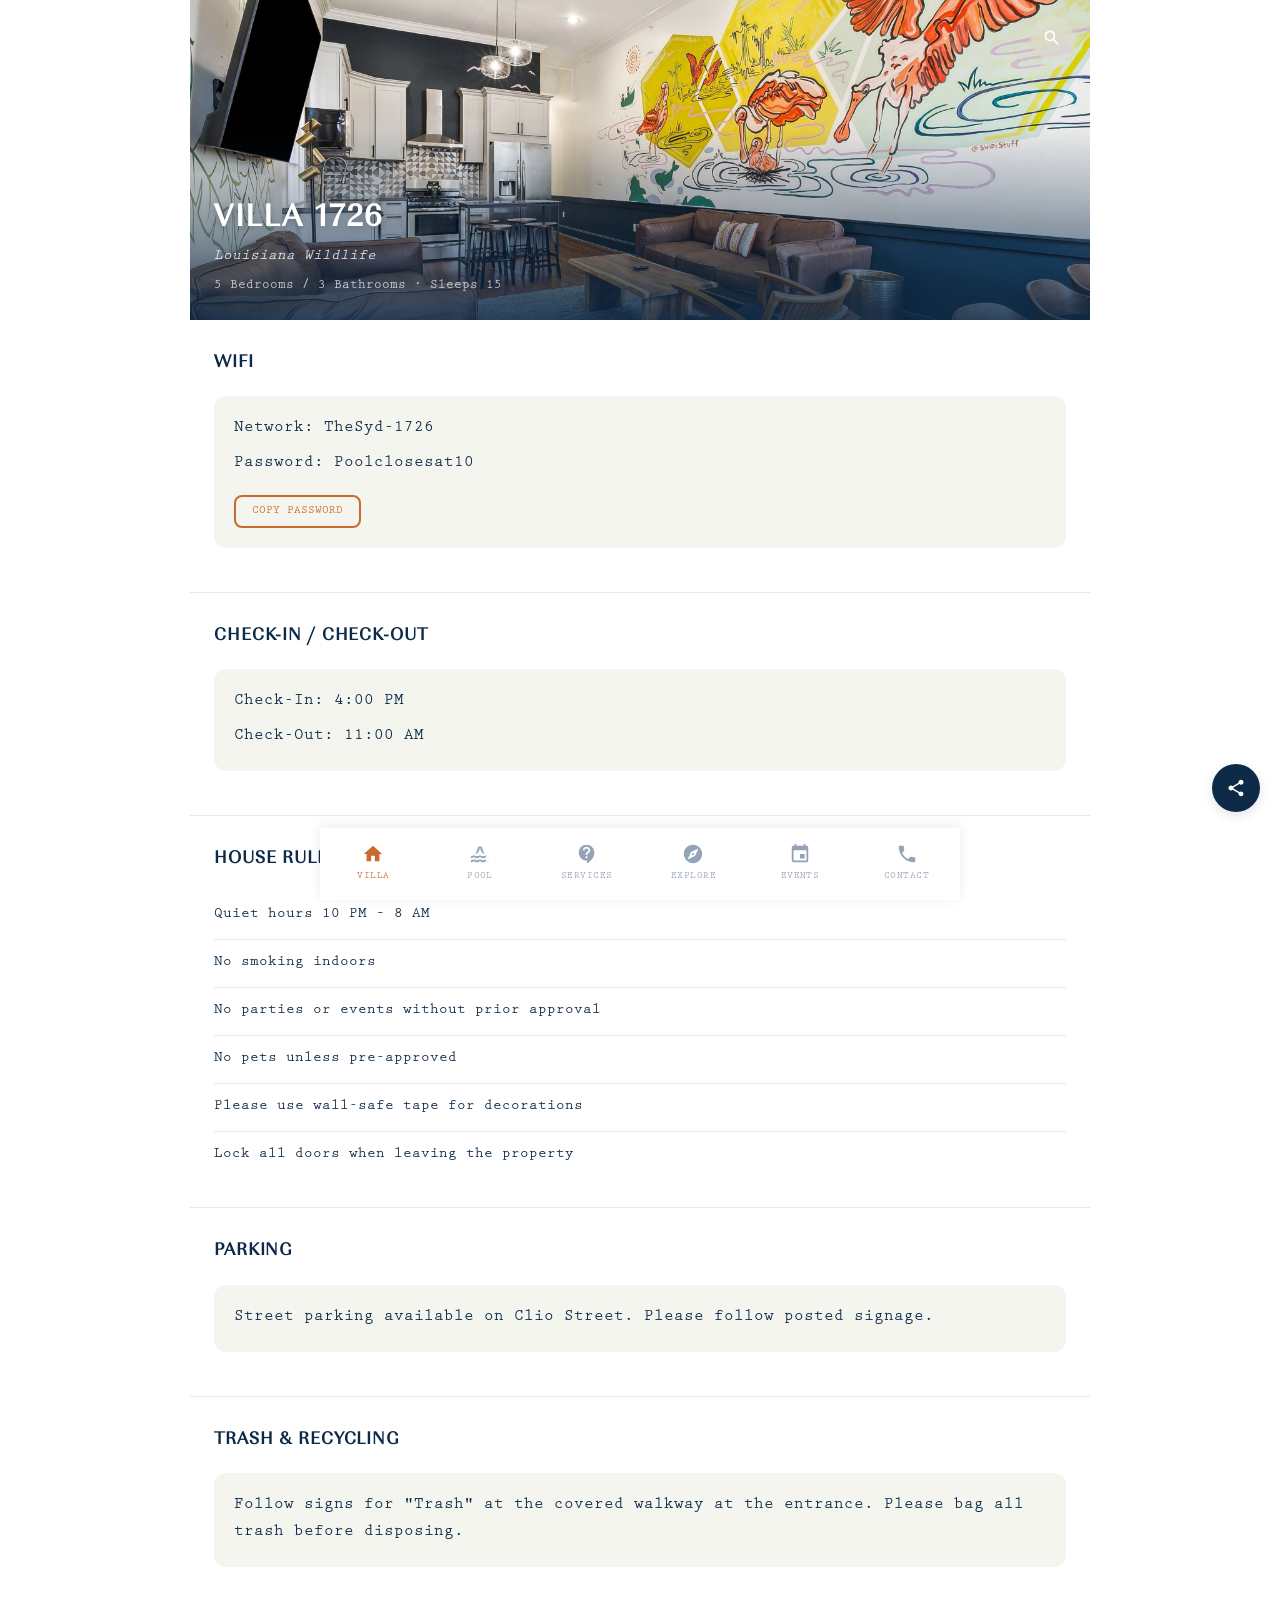
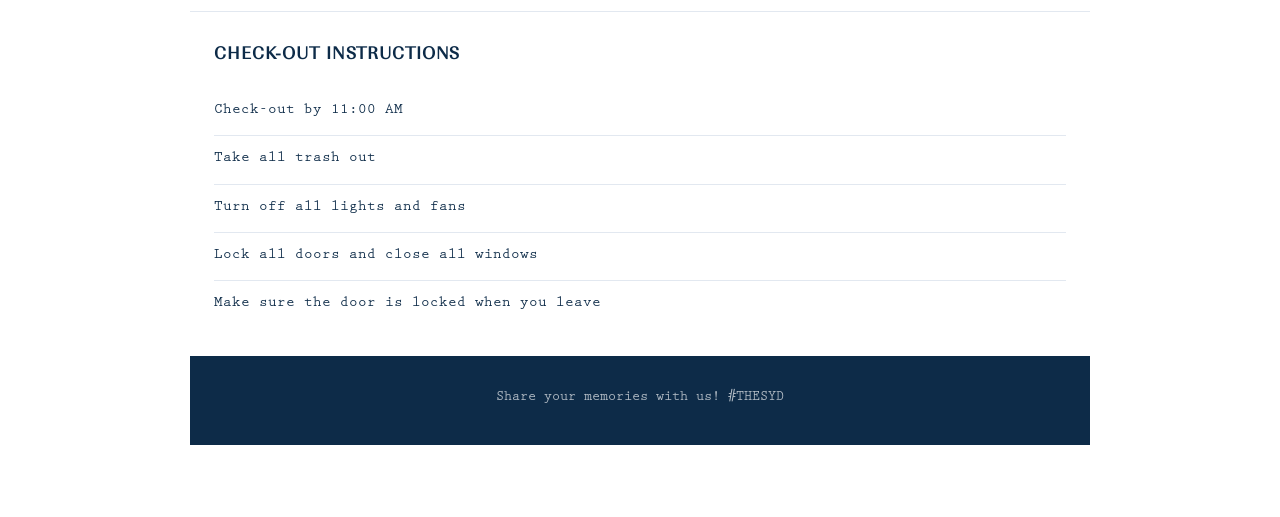
==== properties/villa-1726.html @ 4a3520e9 "Add Google Maps links to Rouses and Keife & Co Co-Authored-By: Claude Opus 4.6 <noreply@anthropic.co" ====
<!DOCTYPE html>
<html lang="en">
<head>
    <meta charset="UTF-8">
    <meta name="viewport" content="width=device-width, initial-scale=1.0, user-scalable=no">
    <meta name="theme-color" content="#0d2b48">
    <title>Villa 1726 - The Syd</title>
    <link rel="icon" type="image/svg+xml" href="../images/favicon.svg">
    <link rel="manifest" href="../manifest.json">
    <link rel="stylesheet" href="../css/style.css">
</head>
<body data-villa="villa-1726">
    <script src="../js/guest-info.js"></script>
    <div class="app-container">
        <div class="property-header" style="background-image: url('../images/header-villa-1726.jpg');">
            <button class="search-btn-header" aria-label="Search">
                <svg viewBox="0 0 24 24" xmlns="http://www.w3.org/2000/svg">
                    <path d="M15.5 14h-.79l-.28-.27a6.5 6.5 0 0 0 1.48-5.34c-.47-2.78-2.79-5-5.59-5.34a6.505 6.505 0 0 0-7.27 7.27c.34 2.8 2.56 5.12 5.34 5.59a6.5 6.5 0 0 0 5.34-1.48l.27.28v.79l4.25 4.25c.41.41 1.08.41 1.49 0 .41-.41.41-1.08 0-1.49L15.5 14zm-6 0C7.01 14 5 11.99 5 9.5S7.01 5 9.5 5 14 7.01 14 9.5 11.99 14 9.5 14z"/>
                </svg>
            </button>
            <div class="header-content">
                <h1>Villa 1726</h1>
                <p class="theme-subtitle">Louisiana Wildlife</p>
                <p class="page-subtitle">5 Bedrooms / 3 Bathrooms · Sleeps 15</p>
            </div>
        </div>

        <div class="search-overlay" id="searchOverlay">
            <div class="search-container">
                <input type="text" class="search-input" id="searchInput" placeholder="Search...">
                <button class="search-close" id="searchClose">&times;</button>
            </div>
            <div class="search-results" id="searchResults"></div>
        </div>

        <!-- Tab 1: Villa Info (loaded dynamically from properties-data.json) -->
        <div id="villa" class="tab-panel">
            <div id="villa-info-content">
                <section class="content-section">
                    <p>Loading villa information...</p>
                </section>
            </div>
        </div>

        <!-- Tab 2: Pool & Spa (rendered by app.js) -->
        <div id="pool" class="tab-panel">
            <div id="pool-content">
                <section class="content-section">
                    <p>Loading pool & spa information...</p>
                </section>
            </div>
        </div>

        <!-- Tab 3: Services (rendered by app.js) -->
        <div id="services" class="tab-panel">
            <div id="services-content">
                <section class="content-section">
                    <p>Loading services...</p>
                </section>
            </div>
        </div>

        <!-- Tab 4: Explore -->
        <div id="explore" class="tab-panel">
            <section class="content-section">
                <h2>Getting Around</h2>
                <div class="info-block">
                    <p><strong>Rideshare:</strong> Uber and Lyft are widely available in New Orleans.</p>
                    <p><strong>Streetcar:</strong> The St. Charles streetcar line runs along St. Charles Avenue — a scenic and affordable way to get Uptown or to the French Quarter.</p>
                    <p><strong>Biking:</strong> Blue Bikes are available at stations throughout the city.</p>
                </div>
            </section>
            <section class="content-section">
                <h2>Go Explore</h2>
                <p style="text-align: center; margin-bottom: 20px; color: var(--gray);">Nearby Spots to Check Out</p>
                <div class="accordion">
                    <div class="accordion-item">
                        <div class="accordion-header">
                            <span>Groceries</span>
                            <span class="accordion-arrow"><svg viewBox="0 0 24 24"><polyline points="6 9 12 15 18 9"/></svg></span>
                        </div>
                        <div class="accordion-content">
                            <p><strong><a href="https://maps.google.com/?q=Rouses+Market+Baronne+St+New+Orleans" target="_blank">Rouses</a></strong></p>
                            <p>Local supermarket chain. The closest CBD location is about 1/2 mile away on Baronne St.</p>
                            <br>
                            <p><strong><a href="https://maps.google.com/?q=Keife+and+Co+New+Orleans" target="_blank">Keife & Co</a></strong></p>
                            <p>5 minute walk to this boutique wine and spirits store.</p>
                            <br>
                            <p><strong><a href="https://gopuff.com/" target="_blank">GoPuff</a></strong></p>
                            <p>Super quick grocery delivery. Including alcohol, toiletries and more.</p>
                        </div>
                    </div>
                    <div class="accordion-item">
                        <div class="accordion-header">
                            <span>Breakfast</span>
                            <span class="accordion-arrow"><svg viewBox="0 0 24 24"><polyline points="6 9 12 15 18 9"/></svg></span>
                        </div>
                        <div class="accordion-content">
                            <p><strong><a href="https://maps.google.com/?q=French+Truck+Coffee+Magazine+St+New+Orleans" target="_blank">French Truck</a></strong></p>
                            <p>Local coffee shop chain nearby on Magazine Street. $</p>
                            <br>
                            <p><strong><a href="https://maps.google.com/?q=Mammoth+Espresso+New+Orleans" target="_blank">Mammoth Espresso</a></strong></p>
                            <p>Small coffee shop with all the essentials. 5 min walk. $</p>
                            <br>
                            <p><strong><a href="https://maps.google.com/?q=Bearcat+Cafe+New+Orleans" target="_blank">Bearcat CBD</a></strong></p>
                            <p>Best breakfast in the city. Usually packed so expect a 30 minute wait. $</p>
                            <br>
                            <p><strong><a href="https://maps.google.com/?q=Willa+Jean+New+Orleans" target="_blank">Willa Jean</a></strong></p>
                            <p>Retro chic cafe and bakery serving southern favorites.</p>
                        </div>
                    </div>
                    <div class="accordion-item">
                        <div class="accordion-header">
                            <span>Small Groups</span>
                            <span class="accordion-arrow"><svg viewBox="0 0 24 24"><polyline points="6 9 12 15 18 9"/></svg></span>
                        </div>
                        <div class="accordion-content">
                            <p><strong><a href="https://maps.google.com/?q=Mais+Arepas+New+Orleans" target="_blank">Mais Arepas</a></strong></p>
                            <p>Favorite for innovative Colombian cuisine and drinks. Just a few doors down. $</p>
                            <br>
                            <p><strong><a href="https://maps.google.com/?q=Seaworthy+New+Orleans" target="_blank">Seaworthy</a></strong></p>
                            <p>Contemporary seafood restaurant with an intimate atmosphere. $$</p>
                            <br>
                            <p><strong><a href="https://maps.google.com/?q=Avenue+Pub+New+Orleans" target="_blank">Avenue Pub</a></strong></p>
                            <p>Cool, casual bar with great drinks and food. $</p>
                        </div>
                    </div>
                    <div class="accordion-item">
                        <div class="accordion-header">
                            <span>Big Groups</span>
                            <span class="accordion-arrow"><svg viewBox="0 0 24 24"><polyline points="6 9 12 15 18 9"/></svg></span>
                        </div>
                        <div class="accordion-content">
                            <p><strong><a href="https://maps.google.com/?q=Central+City+BBQ+New+Orleans" target="_blank">Central City BBQ</a></strong></p>
                            <p>Classic central city barbeque joint with a large fulfilling menu. $</p>
                            <br>
                            <p><strong><a href="https://maps.google.com/?q=Barracuda+New+Orleans" target="_blank">Barracuda</a></strong></p>
                            <p>Outdoor garden taco spot with great drinks. About a 10 minute drive. $</p>
                            <br>
                            <p><strong><a href="https://maps.google.com/?q=Superior+Seafood+New+Orleans" target="_blank">Superior Seafood</a></strong></p>
                            <p>Best oyster happy hour in the city. 10 minute drive away. (4p-6:30p daily) - $1.25 oysters!</p>
                            <br>
                            <p><strong><a href="https://maps.google.com/?q=Domilises+Po+Boys+New+Orleans" target="_blank">Domilise's</a></strong></p>
                            <p>Good for to-go po-boy orders. 10 minute drive to this famous po-boy shop. $</p>
                        </div>
                    </div>
                    <div class="accordion-item">
                        <div class="accordion-header">
                            <span>Fun</span>
                            <span class="accordion-arrow"><svg viewBox="0 0 24 24"><polyline points="6 9 12 15 18 9"/></svg></span>
                        </div>
                        <div class="accordion-content">
                            <p><strong><a href="https://maps.google.com/?q=Ecology+Brewery+New+Orleans" target="_blank">Ecology</a></strong></p>
                            <p>New and nearby brewery with huge outdoor spaces and cool brews. 5 minute walk. $</p>
                            <br>
                            <p><strong><a href="https://maps.google.com/?q=The+Courtyard+Brewery+New+Orleans" target="_blank">The Courtyard Brewery</a></strong></p>
                            <p>Nice DIY brewery that's also only a 5 minute walk away. $</p>
                            <br>
                            <p><strong><a href="https://maps.google.com/?q=Hot+Tin+Pontchartrain+Hotel+New+Orleans" target="_blank">Hot Tin</a></strong></p>
                            <p>Rooftop bar atop the Pontchartrain Hotel with beautiful city views. $$</p>
                            <br>
                            <p><strong><a href="https://maps.google.com/?q=The+Rabbit+Hole+New+Orleans" target="_blank">The Rabbit Hole</a></strong></p>
                            <p>A sweet music venue with a funky outdoor courtyard. Rebirth Tuesday is our favorite weekday event. 5 minute walk. $</p>
                        </div>
                    </div>
                </div>
            </section>
            <section class="content-section">
                <h2>Neighborhood Itineraries</h2>
                <div class="accordion">
                    <div class="accordion-item">
                        <div class="accordion-header">
                            <span>Uptown / Garden District</span>
                            <span class="accordion-arrow"><svg viewBox="0 0 24 24"><polyline points="6 9 12 15 18 9"/></svg></span>
                        </div>
                        <div class="accordion-content">
                            <p><strong><u>Thursday Night</u></strong></p>
                            <p>Late dinner at Osteria Lupo (upscale) or Pizza Domenica (mid-priced). After dinner, walk to Le Bon Temps Roule to catch Soul Rebel's weekly concert (tickets are $20 at the door, Thursday nights only starting around 11 pm). After the concert, walk to Ms. Mae's or Brothers Three, both classic New Orleans 24-hour dive bars.</p>
                            <p><strong><u>Friday Day</u></strong></p>
                            <p>Brunch at Atchafalaya. Then stroll along Magazine Street for shopping and wander around the Garden District (between Magazine St and St. Charles Ave) to check out some amazing homes. Stop at The Bulldog for a drink outside or for something fancier, head to The Chloe or The Columns. (You can do this itinerary in reverse, starting with brunch at The Columns).</p>
                            <p><strong><u>Friday Night</u></strong></p>
                            <p>Head to Superior Seafood for one of the best happy hours in the city: $1.25 oysters and drink specials (4pm-6:30pm everyday). You can either stay for dinner or continue on to New Orleans' most famous restaurant: Commander's Palace. Then head to Tchoup Yard or Miel, two large outdoor bars off Tchoupitoulas St.</p>
                            <p><strong><u>Magazine / Audubon Park</u></strong></p>
                            <p>Check out the Audubon Zoo. It's a fun and pretty Zoo - it's a nice way to spend a couple of hours. There's also a large section dedicated to native animals. After the Zoo, drive or walk to the levee (labeled Audubon Riverview Park on Google Maps), a park along the Mississippi River that's popular with locals and Tulane students. Or, if you're hungry, walk 15 minutes (or drive) to either Picnic Provisions (casual) or Saba (fantastic sit-down restaurant). From there, continue walking down Magazine Street - there are shops, restaurants, and bars all the way to the French Quarter.</p>
                        </div>
                    </div>
                    <div class="accordion-item">
                        <div class="accordion-header">
                            <span>CBD / Warehouse District</span>
                            <span class="accordion-arrow"><svg viewBox="0 0 24 24"><polyline points="6 9 12 15 18 9"/></svg></span>
                        </div>
                        <div class="accordion-content">
                            <p><strong><u>Friday Night</u></strong></p>
                            <p>Start with a pre-dinner drink at Elysian Bar. Walk to dinner at N7 for great outdoor dining (they offer a prix fixe for parties of 10+). Finish the night at Bud Rips or Anna's - both are fun dive bars.</p>
                            <p><strong><u>Saturday Day</u></strong></p>
                            <p>Start with brunch at Paladar 511 or Country Club, a restaurant, bar, and pool that has a Drag Brunch (must make reservations months in advance for the brunch). Then walk to Studio Be (opens at 2 PM, make a reservation before) to check out some art. Walk to Parleaux Brewery, which has a nice (large) outdoor area. Then make your way to Bacchanal, a backyard venue where you can order bottles of wine and watch live music.</p>
                            <p><strong><u>Saturday Night</u></strong></p>
                            <p>Dinner at Acamaya. Then walk to R Bar for a few drinks before making your way to Frenchmen Street, where you can catch live music. Most of the venues are similar so pick the venue based on the band playing. If you're still unsure, The Spotted Cat, DBA, Blue Nile, and Maison are all good options. You can walk to the French Quarter from here - if you do, stop at Lafitte's on the way.</p>
                        </div>
                    </div>
                    <div class="accordion-item">
                        <div class="accordion-header">
                            <span>French Quarter</span>
                            <span class="accordion-arrow"><svg viewBox="0 0 24 24"><polyline points="6 9 12 15 18 9"/></svg></span>
                        </div>
                        <div class="accordion-content">
                            <p><strong><u>Friday Night (Classic FQ Night)</u></strong></p>
                            <p>Pre-dinner drink at Arnaud's French 75. Dinner at Galatoire's (jackets required) or Antoine's. After dinner, head to Pat O's which has a great outdoor area and piano bar inside (it's in the back across from the bathrooms). Then walk to Caesar's Casino for gambling.</p>
                            <p><strong><u>Saturday Day</u></strong></p>
                            <p>Enjoy coffee and beignets at Cafe Beignet before brunch at Brennan's. Then walk around the French Quarter, making sure to check out the galleries and shops on Royal Street and Jackson Square.</p>
                            <p><strong><u>Saturday Night (Contemporary FQ Night)</u></strong></p>
                            <p>Dinner at Cane and Table. Then walk to The Will and the Way, a new bar that's popular that has a nice courtyard. Finish at Chart Room, a classic French Quarter dive bar.</p>
                        </div>
                    </div>
                    <div class="accordion-item">
                        <div class="accordion-header">
                            <span>The Bywater / Marigny</span>
                            <span class="accordion-arrow"><svg viewBox="0 0 24 24"><polyline points="6 9 12 15 18 9"/></svg></span>
                        </div>
                        <div class="accordion-content">
                            <p><strong><u>Friday Night</u></strong></p>
                            <p>Start with a pre-dinner drink at Elysian Bar. Walk to dinner at N7 for great outdoor dining (they offer a prix fixe for parties of 10+). Finish the night at Bud Rips or Anna's - both are fun dive bars.</p>
                            <p><strong><u>Saturday Day</u></strong></p>
                            <p>Start with brunch at Paladar 511 or Country Club, a restaurant, bar, and pool that has a Drag Brunch (must make reservations months in advance for the brunch). Then walk to Studio Be (opens at 2 PM, make a reservation before) to check out some art. Walk to Parleaux Brewery, which has a nice (large) outdoor area. Then make your way to Bacchanal, a backyard venue where you can order bottles of wine and watch live music.</p>
                            <p><strong><u>Saturday Night</u></strong></p>
                            <p>Dinner at Acamaya. Then walk to R Bar for a few drinks before making your way to Frenchmen Street, where you can catch live music. Most of the venues are similar so pick the venue based on the band playing. If you're still unsure, The Spotted Cat, DBA, Blue Nile, and Maison are all good options. You can walk to the French Quarter from here - if you do, stop at Lafitte's on the way.</p>
                        </div>
                    </div>
                    <div class="accordion-item">
                        <div class="accordion-header">
                            <span>Mid-City / City Park</span>
                            <span class="accordion-arrow"><svg viewBox="0 0 24 24"><polyline points="6 9 12 15 18 9"/></svg></span>
                        </div>
                        <div class="accordion-content">
                            <p><strong><u>Saturday Day</u></strong></p>
                            <p>Start with breakfast at Cafe du Monde in City Park (beignets and coffee). After breakfast, walk across the bayou to check out some of the oldest live oak trees in the city. Then walk to the New Orleans Art Museum or Sculpture Garden (adults) or Storyland/Children's Museum/City Putt (kids).</p>
                            <p>For lunch, head to Parkway Tavern, which has some of the best po-boys in the city. If you're in the mood for a lighter lunch, Mediterranean restaurant 1000 Figs is a NOLA lunch favorite.</p>
                            <p><strong><u>Saturday Night</u></strong></p>
                            <p>Order pre-dinner drinks at Bayou Beer and Wine Garden, a large outdoor courtyard bar with small bites, and a large drink menu. Once you build your appetite, enjoy dinner at Addis NOLA for great Ethiopian fare. If you're in the mood for music, The Broadside and Banks Street Bar have events happening nearly every day.</p>
                        </div>
                    </div>
                </div>
            </section>
        </div>

        <!-- Tab 5: Events -->
        <div id="events" class="tab-panel">
            <section class="content-section">
                <h2>Events</h2>
                <div class="events-widget">
                    <div class="events-header">
                        <h3>What's Happening in NOLA</h3>
                        <a href="https://www.wwoz.org/calendar/livewire-music" target="_blank" class="wwoz-link">WWOZ Livewire</a>
                    </div>
                    <div id="home-events"></div>
                </div>
            </section>
        </div>

        <!-- Tab 6: Contact -->
        <div id="contact" class="tab-panel">
            <section class="content-section">
                <h2>Need Help?</h2>
                <div class="info-block">
                    <p>For questions or issues during your stay, please reach out through your booking platform or email us.</p>
                    <a href="mailto:hello@thesyd.com" class="btn">Email hello@thesyd.com</a>
                </div>
            </section>
            <section class="content-section">
                <h2>Emergency</h2>
                <div class="info-block">
                    <p>For life-threatening emergencies, call 911.</p>
                    <a href="tel:911" class="btn btn-emergency">Call 911</a>
                </div>
            </section>
            <section class="content-section">
                <h2>Property Address</h2>
                <div class="info-block">
                    <p><strong>Villa 1726</strong></p>
                    <p>1730 Clio Street</p>
                    <p>New Orleans, LA 70113</p>
                </div>
            </section>
            <section class="content-section">
                <h2>First Aid</h2>
                <div class="info-block">
                    <p><strong>First Aid Kit:</strong> Located under the kitchen sink.</p>
                </div>
            </section>
        </div>

        <div class="app-footer">
            <p style="font-size: 0.85rem; opacity: 0.7;">Share your memories with us! <strong>#THESYD</strong></p>
        </div>
    </div>

    <nav class="bottom-nav">
        <a href="#" data-tab="villa" class="bottom-nav-item active">
            <svg viewBox="0 0 24 24" xmlns="http://www.w3.org/2000/svg"><path d="M10 20v-6h4v6h5v-8h3L12 3 2 12h3v8z"/></svg>
            <span>Villa</span>
        </a>
        <a href="#" data-tab="pool" class="bottom-nav-item">
            <svg viewBox="0 0 24 24" xmlns="http://www.w3.org/2000/svg"><path d="M22 21c-1.11 0-1.73-.37-2.18-.64-.37-.22-.6-.36-1.15-.36-.56 0-.78.13-1.15.36-.46.27-1.07.64-2.18.64s-1.73-.37-2.18-.64c-.37-.22-.6-.36-1.15-.36-.56 0-.78.13-1.15.36-.46.27-1.07.64-2.18.64s-1.73-.37-2.18-.64c-.37-.22-.6-.36-1.15-.36-.56 0-.78.13-1.15.36-.46.27-1.07.64-2.18.64v-2c.56 0 .78-.13 1.15-.36.46-.27 1.07-.64 2.18-.64s1.73.37 2.18.64c.37.22.6.36 1.15.36.56 0 .78-.13 1.15-.36.46-.27 1.07-.64 2.18-.64s1.73.37 2.18.64c.37.22.6.36 1.15.36.56 0 .78-.13 1.15-.36.46-.27 1.07-.64 2.18-.64v2zm0-4.5c-1.11 0-1.73-.37-2.18-.64-.37-.22-.6-.36-1.15-.36-.56 0-.78.13-1.15.36-.46.27-1.07.64-2.18.64s-1.73-.37-2.18-.64c-.37-.22-.6-.36-1.15-.36-.56 0-.78.13-1.15.36-.46.27-1.07.64-2.18.64s-1.73-.37-2.18-.64c-.37-.22-.6-.36-1.15-.36-.56 0-.78.13-1.15.36-.46.27-1.07.64-2.18.64v-2c.56 0 .78-.13 1.15-.36.46-.27 1.07-.64 2.18-.64s1.73.37 2.18.64c.37.22.6.36 1.15.36.56 0 .78-.13 1.15-.36.46-.27 1.07-.64 2.18-.64s1.73.37 2.18.64c.37.22.6.36 1.15.36.56 0 .78-.13 1.15-.36.46-.27 1.07-.64 2.18-.64v2zM8.67 12l.67-2h5.33l.67 2h1.33L14 4h-4l-2.67 8H8.67zM12 4.8L13.5 10h-3L12 4.8z"/></svg>
            <span>Pool</span>
        </a>
        <a href="#" data-tab="services" class="bottom-nav-item">
            <svg viewBox="0 0 24 24" xmlns="http://www.w3.org/2000/svg"><path d="M11.5 2C6.81 2 3 5.81 3 10.5S6.81 19 11.5 19h.5v3c4.86-2.34 8-7 8-11.5C20 5.81 16.19 2 11.5 2zm1 14.5h-2v-2h2v2zm0-3.5h-2c0-3.25 3-3 3-5 0-1.1-.9-2-2-2s-2 .9-2 2h-2c0-2.21 1.79-4 4-4s4 1.79 4 4c0 2.5-3 2.75-3 5z"/></svg>
            <span>Services</span>
        </a>
        <a href="#" data-tab="explore" class="bottom-nav-item">
            <svg viewBox="0 0 24 24" xmlns="http://www.w3.org/2000/svg"><path d="M12 10.9c-.61 0-1.1.49-1.1 1.1s.49 1.1 1.1 1.1c.61 0 1.1-.49 1.1-1.1s-.49-1.1-1.1-1.1zM12 2C6.48 2 2 6.48 2 12s4.48 10 10 10 10-4.48 10-10S17.52 2 12 2zm2.19 12.19L6 18l3.81-8.19L18 6l-3.81 8.19z"/></svg>
            <span>Explore</span>
        </a>
        <a href="#" data-tab="events" class="bottom-nav-item">
            <svg viewBox="0 0 24 24" xmlns="http://www.w3.org/2000/svg"><path d="M17 12h-5v5h5v-5zM16 1v2H8V1H6v2H5c-1.11 0-1.99.9-1.99 2L3 19c0 1.1.89 2 2 2h14c1.1 0 2-.9 2-2V5c0-1.1-.9-2-2-2h-1V1h-2zm3 18H5V8h14v11z"/></svg>
            <span>Events</span>
        </a>
        <a href="#" data-tab="contact" class="bottom-nav-item">
            <svg viewBox="0 0 24 24" xmlns="http://www.w3.org/2000/svg"><path d="M6.62 10.79c1.44 2.83 3.76 5.14 6.59 6.59l2.2-2.2c.27-.27.67-.36 1.02-.24 1.12.37 2.33.57 3.57.57.55 0 1 .45 1 1V20c0 .55-.45 1-1 1-9.39 0-17-7.61-17-17 0-.55.45-1 1-1h3.5c.55 0 1 .45 1 1 0 1.25.2 2.45.57 3.57.11.35.03.74-.25 1.02l-2.2 2.2z"/></svg>
            <span>Contact</span>
        </a>
    </nav>

    <button class="share-btn" aria-label="Share link">
        <svg viewBox="0 0 24 24" xmlns="http://www.w3.org/2000/svg">
            <path d="M18 16.08c-.76 0-1.44.3-1.96.77L8.91 12.7c.05-.23.09-.46.09-.7s-.04-.47-.09-.7l7.05-4.11c.54.5 1.25.81 2.04.81 1.66 0 3-1.34 3-3s-1.34-3-3-3-3 1.34-3 3c0 .24.04.47.09.7L8.04 9.81C7.5 9.31 6.79 9 6 9c-1.66 0-3 1.34-3 3s1.34 3 3 3c.79 0 1.5-.31 2.04-.81l7.12 4.16c-.05.21-.08.43-.08.65 0 1.61 1.31 2.92 2.92 2.92s2.92-1.31 2.92-2.92-1.31-2.92-2.92-2.92z"/>
        </svg>
    </button>
    <div class="share-toast">Link copied!</div>

    <script src="../js/tabs.js"></script>
    <script src="../js/accordion.js"></script>
    <script src="../js/share.js"></script>
    <script src="../js/search.js"></script>
    <script src="../js/events.js"></script>
    <script src="../js/app.js"></script>
</body>
</html>
---- css/style.css ----
/* Fonts */
@import url('https://fonts.googleapis.com/css2?family=Open+Sans:wght@400;600;700&display=swap');

@font-face {
    font-family: 'Prestige';
    src: url('../fonts/PrestigeEliteStd-Bd.otf') format('opentype');
    font-weight: bold;
    font-style: normal;
}

@font-face {
    font-family: 'Imperial';
    src: url('../fonts/URWImperialW01-Regular.ttf') format('truetype');
    font-weight: normal;
    font-style: normal;
}

/* Reset & Base */
* {
    margin: 0;
    padding: 0;
    box-sizing: border-box;
}

:root {
    --primary: #0d2b48;
    --primary-light: #1a5276;
    --accent: #c96b2e;
    --accent-light: #e8944d;
    --white: #ffffff;
    --light: #f5f5f0;
    --gray: #94a3b8;
    --text: #1a1a2e;
    --divider: #e2e8f0;
    --radius: 12px;
    --radius-sm: 8px;
    --shadow: 0 1px 3px rgba(0,0,0,0.08);
    --shadow-md: 0 4px 12px rgba(0,0,0,0.1);
    --shadow-lg: 0 8px 24px rgba(0,0,0,0.12);
    --bottom-nav-height: 72px;
}

html, body {
    background: var(--white);
    min-height: 100vh;
}

body {
    font-family: 'Prestige', 'Open Sans', -apple-system, BlinkMacSystemFont, sans-serif;
    color: var(--primary);
    line-height: 1.6;
    -webkit-font-smoothing: antialiased;
    padding-bottom: var(--bottom-nav-height);
}

/* Main Container */
.app-container {
    min-height: 100vh;
}

/* ================================
   LANDING PAGE
   ================================ */

/* Hero (landing page) */
.hero {
    padding: 48px 24px 32px;
    text-align: center;
    background: var(--primary);
    color: var(--white);
}

.hero h1 {
    font-family: 'Imperial', 'Space Mono', monospace;
    font-size: 0.85rem;
    font-weight: normal;
    text-transform: uppercase;
    letter-spacing: 0.2em;
    margin-bottom: 12px;
    opacity: 0.8;
}

.hero-logo {
    max-width: 220px;
    height: auto;
    margin: 8px 0;
    filter: brightness(0) invert(1);
}

.hero .tagline {
    font-size: 0.85rem;
    opacity: 0.7;
    margin-top: 8px;
}

/* Section Header */
.section-header {
    padding: 20px 24px;
    text-align: center;
    background: var(--light);
}

.section-header h2 {
    font-family: 'Imperial', 'Space Mono', monospace;
    font-size: 0.9rem;
    font-weight: 400;
    letter-spacing: 0.1em;
    text-transform: uppercase;
    color: var(--gray);
    margin: 0;
}

/* Villa Cards (landing page) */
.villa-cards {
    display: grid;
    grid-template-columns: repeat(2, 1fr);
    gap: 16px;
    padding: 20px;
    background: var(--light);
}

.villa-card {
    padding: 28px 20px;
    text-align: center;
    text-decoration: none;
    color: var(--primary);
    background: var(--white);
    border-radius: var(--radius);
    box-shadow: var(--shadow);
    transition: transform 0.2s ease, box-shadow 0.2s ease;
}

.villa-card:hover {
    transform: translateY(-2px);
    box-shadow: var(--shadow-md);
}

.villa-card .villa-name {
    font-family: 'Imperial', 'Space Mono', monospace;
    font-size: 1rem;
    font-weight: bold;
    text-transform: uppercase;
    letter-spacing: 0.05em;
    display: block;
    margin-bottom: 6px;
}

.villa-card .villa-theme {
    font-size: 0.75rem;
    color: var(--accent);
    display: block;
    margin-bottom: 10px;
    font-style: italic;
}

.villa-card .villa-specs {
    font-size: 0.7rem;
    color: var(--gray);
    display: block;
}

/* Footer */
.app-footer {
    padding: 32px 24px;
    text-align: center;
    background: var(--primary);
    color: var(--white);
}

.app-footer p {
    font-size: 0.8rem;
    opacity: 0.7;
    margin-bottom: 4px;
}

.app-footer a {
    color: var(--white);
    opacity: 0.8;
}

.app-footer img {
    width: 50px;
    height: auto;
    margin-top: 12px;
}

/* ================================
   PROPERTY PAGES
   ================================ */

/* Hero Header */
.property-header {
    position: relative;
    height: 320px;
    overflow: hidden;
    background-color: var(--primary);
    background-size: cover;
    background-position: center;
}

.property-header::after {
    content: '';
    position: absolute;
    bottom: 0;
    left: 0;
    right: 0;
    height: 60%;
    background: linear-gradient(to top, rgba(13, 43, 72, 0.85) 0%, rgba(13, 43, 72, 0.3) 60%, transparent 100%);
}

.header-content {
    position: absolute;
    bottom: 0;
    left: 0;
    right: 0;
    padding: 24px;
    z-index: 2;
    color: var(--white);
}

.header-content h1 {
    font-family: 'Imperial', 'Space Mono', monospace;
    font-size: 2rem;
    font-weight: bold;
    text-transform: uppercase;
    letter-spacing: 0.05em;
    margin-bottom: 4px;
    text-shadow: 0 2px 8px rgba(0,0,0,0.3);
}

.header-content .theme-subtitle {
    font-size: 0.9rem;
    opacity: 0.85;
    font-style: italic;
    margin-bottom: 6px;
}

.page-subtitle {
    font-size: 0.8rem;
    opacity: 0.75;
}

/* ================================
   BOTTOM NAVIGATION
   ================================ */
.bottom-nav {
    position: fixed;
    bottom: 0;
    left: 0;
    right: 0;
    height: var(--bottom-nav-height);
    background: var(--white);
    display: flex;
    justify-content: space-around;
    align-items: center;
    box-shadow: 0 -2px 12px rgba(0,0,0,0.08);
    z-index: 100;
    padding-bottom: env(safe-area-inset-bottom);
}

.bottom-nav-item {
    display: flex;
    flex-direction: column;
    align-items: center;
    justify-content: center;
    text-decoration: none;
    color: var(--gray);
    font-size: 0.6rem;
    font-family: 'Prestige', 'Open Sans', sans-serif;
    text-transform: uppercase;
    letter-spacing: 0.05em;
    padding: 8px 4px;
    flex: 1;
    transition: color 0.2s ease;
}

.bottom-nav-item svg {
    width: 22px;
    height: 22px;
    margin-bottom: 4px;
    fill: currentColor;
}

.bottom-nav-item.active {
    color: var(--accent);
}

.bottom-nav-item:active {
    opacity: 0.7;
}

/* ================================
   TAB PANELS
   ================================ */
.tab-panel {
    display: none;
}

.tab-panel.active {
    display: block;
}

/* ================================
   CONTENT SECTIONS
   ================================ */
.content-section {
    padding: 28px 24px;
}

.content-section + .content-section {
    border-top: 1px solid var(--divider);
}

.content-section p {
    line-height: 1.7;
}

.content-section h2 {
    font-family: 'Imperial', 'Space Mono', monospace;
    font-size: 1.1rem;
    font-weight: bold;
    text-transform: uppercase;
    letter-spacing: 0.05em;
    margin-bottom: 20px;
    color: var(--primary);
}

.content-section ul {
    list-style: none;
    margin-top: 12px;
}

.content-section li {
    padding: 12px 0;
    border-bottom: 1px solid var(--divider);
    line-height: 1.6;
    font-size: 0.9rem;
}

.content-section li:last-child {
    border-bottom: none;
}

/* Info Block — soft card style */
.info-block {
    margin-bottom: 16px;
    padding: 20px;
    background: var(--light);
    border-radius: var(--radius);
}

.info-block p {
    margin-bottom: 8px;
}

.info-block p:last-child {
    margin-bottom: 0;
}

.info-block.highlight {
    background: var(--primary);
    color: var(--white);
}

.info-block.warning {
    background: var(--primary);
    color: var(--white);
    text-align: center;
    border-radius: var(--radius);
}

/* ================================
   BUTTONS
   ================================ */
.btn {
    display: inline-block;
    padding: 14px 28px;
    font-family: 'Prestige', 'Open Sans', sans-serif;
    font-size: 0.75rem;
    font-weight: bold;
    text-transform: uppercase;
    letter-spacing: 0.05em;
    text-decoration: none;
    border: none;
    border-radius: var(--radius-sm);
    background: var(--accent);
    color: var(--white);
    cursor: pointer;
    transition: all 0.2s ease;
}

.btn:hover {
    background: var(--accent-light);
    transform: translateY(-1px);
    box-shadow: var(--shadow-md);
}

.content-section .btn {
    display: block;
    margin-bottom: 12px;
    text-align: center;
}

.content-section .btn:last-child {
    margin-bottom: 0;
}

.btn-emergency {
    background: #dc2626;
    color: var(--white);
}

.btn-emergency:hover {
    background: #b91c1c;
    color: var(--white);
}

/* Copy Button */
.copy-btn {
    display: inline-block;
    padding: 8px 16px;
    font-family: 'Prestige', 'Open Sans', sans-serif;
    font-size: 0.7rem;
    font-weight: bold;
    text-transform: uppercase;
    border: 2px solid var(--accent);
    border-radius: var(--radius-sm);
    background: transparent;
    color: var(--accent);
    cursor: pointer;
    transition: all 0.2s ease;
    margin-top: 8px;
}

.copy-btn:hover {
    background: var(--accent);
    color: var(--white);
}

.copy-btn.copied {
    background: var(--accent);
    color: var(--white);
}

/* ================================
   LISTS
   ================================ */
ul {
    list-style: none;
}

li {
    padding: 12px 0;
    border-bottom: 1px solid var(--divider);
}

li:last-child {
    border-bottom: none;
}

/* ================================
   LINKS
   ================================ */
a {
    color: var(--accent);
}

/* ================================
   ACCORDION
   ================================ */
.accordion {
    border: none;
}

.accordion-item {
    border: 1px solid var(--divider);
    border-bottom: none;
    position: relative;
}

.accordion-item:last-child {
    border-bottom: 1px solid var(--divider);
}

.accordion-item::before {
    content: '';
    position: absolute;
    left: 0;
    top: 0;
    bottom: 0;
    width: 3px;
    background: var(--divider);
}

.accordion-item.open::before {
    background: var(--accent);
}

.accordion-header {
    display: flex;
    justify-content: space-between;
    align-items: center;
    padding: 18px 20px;
    cursor: pointer;
    font-family: 'Imperial', 'Space Mono', monospace;
    font-size: 1rem;
    font-weight: bold;
    letter-spacing: 0.02em;
    color: var(--primary);
}

.accordion-header:hover {
    color: var(--accent);
}

.accordion-arrow {
    width: 20px;
    height: 20px;
    display: flex;
    align-items: center;
    justify-content: center;
    transition: transform 0.3s ease;
    flex-shrink: 0;
}

.accordion-arrow svg {
    width: 16px;
    height: 16px;
    stroke: var(--primary);
    opacity: 0.4;
    fill: none;
    stroke-width: 1.5;
    stroke-linecap: round;
    stroke-linejoin: round;
}

.accordion-item.open .accordion-arrow {
    transform: rotate(180deg);
}

.accordion-content {
    display: none;
    padding: 20px 20px 20px;
    background: var(--light);
    border-top: 1px solid var(--divider);
}

.accordion-item.open .accordion-content {
    display: block;
}

.accordion-content ul {
    margin: 0;
}

.accordion-content li {
    padding: 10px 0;
    font-size: 0.9rem;
}

/* ================================
   EVENTS WIDGET
   ================================ */
.events-widget {
    background: var(--light);
    border-radius: var(--radius);
    padding: 20px;
    margin-bottom: 24px;
}

.events-header {
    display: flex;
    justify-content: space-between;
    align-items: center;
    margin-bottom: 16px;
    padding-bottom: 12px;
    border-bottom: 1px solid var(--divider);
    gap: 12px;
}

.events-widget h3 {
    font-family: 'Imperial', 'Space Mono', monospace;
    font-size: 1rem;
    font-weight: bold;
    text-transform: uppercase;
    color: var(--primary);
    margin: 0;
}

.wwoz-link {
    font-family: 'Prestige', 'Open Sans', sans-serif;
    font-size: 0.75rem;
    color: var(--accent);
    text-decoration: underline;
}

.event-card {
    background: var(--white);
    border-radius: var(--radius);
    box-shadow: var(--shadow);
    margin-bottom: 12px;
    overflow: hidden;
}

.event-card:last-child {
    margin-bottom: 0;
}

.event-card-content {
    padding: 16px;
}

.event-card-date {
    font-size: 0.7rem;
    font-weight: bold;
    color: var(--accent);
    text-transform: uppercase;
    letter-spacing: 0.05em;
    margin-bottom: 6px;
}

.event-card-title {
    font-family: 'Imperial', 'Space Mono', monospace;
    font-size: 0.95rem;
    font-weight: bold;
    color: var(--primary);
    margin-bottom: 6px;
}

.event-card-desc {
    font-size: 0.85rem;
    color: var(--primary);
    line-height: 1.5;
}

.event-card-desc a {
    color: var(--accent);
    text-decoration: underline;
}

.event-card-link {
    text-decoration: none;
    color: inherit;
}

.event-card-image {
    width: 100%;
    height: 140px;
    object-fit: cover;
    display: block;
}

.event-card-meta {
    display: flex;
    flex-wrap: wrap;
    gap: 8px;
    font-size: 0.7rem;
    color: var(--gray);
    margin-top: 8px;
}

.event-card-category {
    background: var(--accent);
    color: var(--white);
    padding: 2px 10px;
    border-radius: 12px;
    font-weight: 500;
    font-size: 0.65rem;
}

.event-card-location,
.event-card-times {
    color: var(--gray);
}

.events-scroll {
    max-height: 500px;
    overflow-y: auto;
}

.events-loading {
    text-align: center;
    padding: 24px;
    color: var(--gray);
    font-size: 0.9rem;
}

.see-all-events {
    display: block;
    text-align: center;
    margin-top: 16px;
    padding: 12px;
    background: var(--accent);
    color: var(--white);
    text-decoration: none;
    font-size: 0.8rem;
    font-weight: bold;
    text-transform: uppercase;
    letter-spacing: 0.05em;
    border-radius: var(--radius-sm);
    transition: background 0.2s ease;
}

.see-all-events:hover {
    background: var(--accent-light);
    color: var(--white);
}

/* ================================
   SEARCH
   ================================ */
.search-btn-header {
    position: absolute;
    top: 16px;
    right: 16px;
    width: 44px;
    height: 44px;
    background: rgba(255,255,255,0.15);
    backdrop-filter: blur(8px);
    -webkit-backdrop-filter: blur(8px);
    border: none;
    border-radius: 50%;
    cursor: pointer;
    display: flex;
    align-items: center;
    justify-content: center;
    z-index: 10;
    transition: background 0.2s ease;
}

.search-btn-header:hover {
    background: rgba(255,255,255,0.3);
}

.search-btn-header svg {
    width: 20px;
    height: 20px;
    fill: var(--white);
}

.search-overlay {
    display: none;
    position: fixed;
    top: 0;
    left: 0;
    right: 0;
    bottom: 0;
    background: rgba(255, 255, 255, 0.98);
    z-index: 1000;
    padding: 20px;
    overflow-y: auto;
}

.search-overlay.active {
    display: block;
}

.search-container {
    display: flex;
    gap: 12px;
    margin-bottom: 20px;
    max-width: 600px;
    margin-left: auto;
    margin-right: auto;
}

.search-input {
    flex: 1;
    padding: 14px 18px;
    font-family: 'Prestige', 'Open Sans', sans-serif;
    font-size: 1rem;
    border: none;
    border-bottom: 2px solid var(--primary);
    background: transparent;
    color: var(--primary);
    outline: none;
    border-radius: 0;
}

.search-input::placeholder {
    color: var(--gray);
}

.search-close {
    width: 50px;
    height: 50px;
    background: var(--primary);
    border: none;
    border-radius: var(--radius-sm);
    color: var(--white);
    font-size: 28px;
    cursor: pointer;
    display: flex;
    align-items: center;
    justify-content: center;
}

.search-results {
    max-width: 600px;
    margin: 0 auto;
}

.search-result-item {
    padding: 16px;
    background: var(--light);
    border-radius: var(--radius);
    margin-bottom: 12px;
    cursor: pointer;
    transition: all 0.2s ease;
}

.search-result-item:hover {
    background: var(--primary);
    color: var(--white);
}

.search-result-item h4 {
    font-size: 0.9rem;
    margin-bottom: 4px;
    text-transform: uppercase;
}

.search-result-item p {
    font-size: 0.85rem;
    opacity: 0.8;
}

.search-no-results {
    text-align: center;
    padding: 40px 20px;
    color: var(--gray);
}

/* ================================
   FLOATING SHARE BUTTON
   ================================ */
.share-btn {
    position: fixed;
    bottom: calc(var(--bottom-nav-height) + 16px);
    right: 20px;
    width: 48px;
    height: 48px;
    background: var(--primary);
    color: var(--white);
    border: none;
    border-radius: 50%;
    display: flex;
    align-items: center;
    justify-content: center;
    cursor: pointer;
    box-shadow: var(--shadow-md);
    z-index: 99;
    transition: all 0.2s ease;
}

.share-btn:hover {
    background: var(--accent);
    transform: scale(1.05);
}

.share-btn svg {
    width: 20px;
    height: 20px;
    fill: currentColor;
}

.share-toast {
    position: fixed;
    bottom: calc(var(--bottom-nav-height) + 76px);
    right: 20px;
    background: var(--primary);
    color: var(--white);
    padding: 10px 16px;
    font-size: 0.75rem;
    font-weight: bold;
    text-transform: uppercase;
    letter-spacing: 0.05em;
    border-radius: var(--radius-sm);
    opacity: 0;
    transform: translateY(10px);
    transition: all 0.3s ease;
    z-index: 99;
}

.share-toast.show {
    opacity: 1;
    transform: translateY(0);
}

/* ================================
   RESPONSIVE
   ================================ */
@media (min-width: 900px) {
    body {
        max-width: 900px;
        margin: 0 auto;
    }

    .bottom-nav {
        max-width: 900px;
        left: 50%;
        transform: translateX(-50%);
    }
}

/* Landing page doesn't have bottom nav */
body:not([data-villa]) {
    padding-bottom: 0;
}
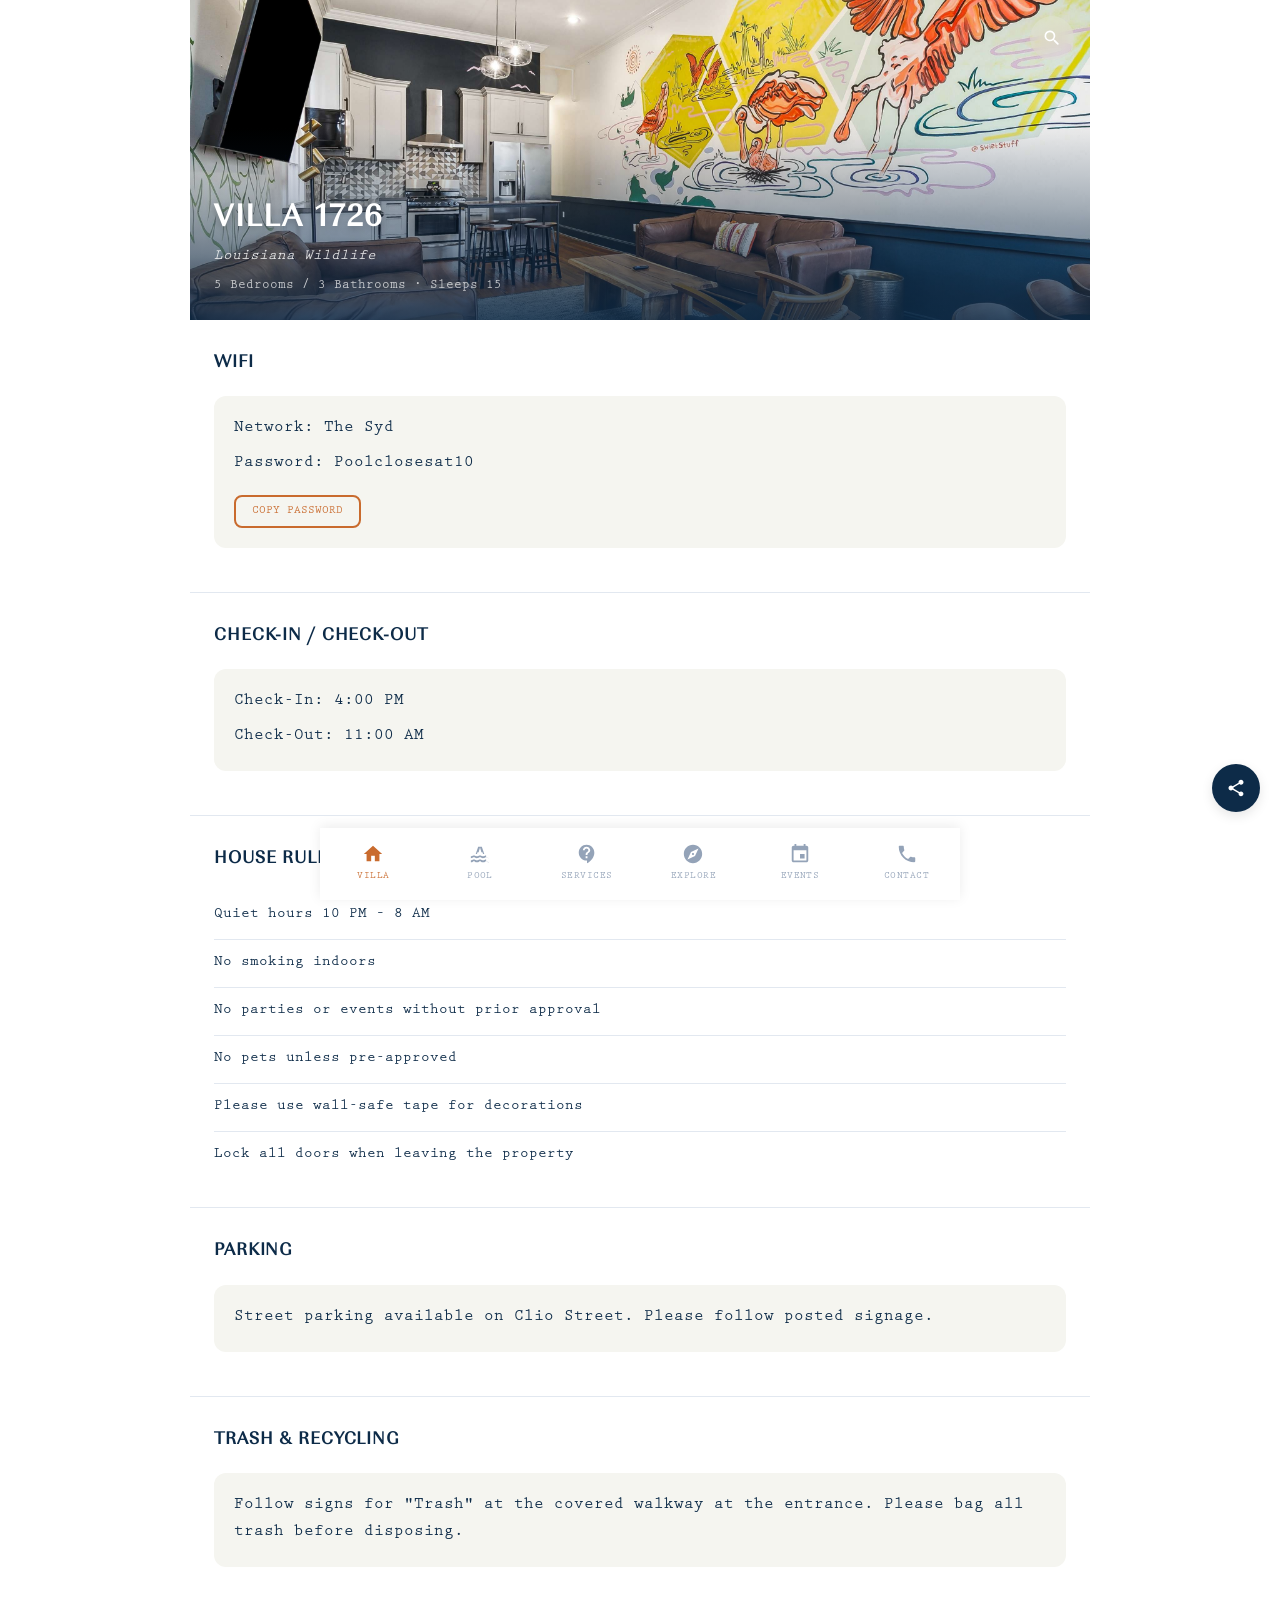
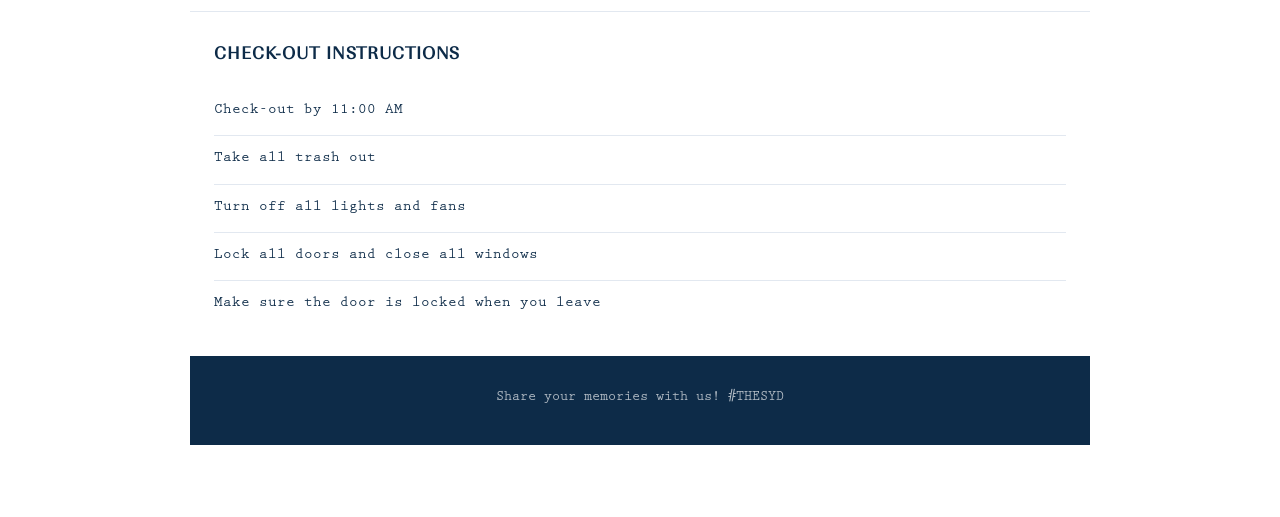
==== commit a722fac8: "Add PostHog analytics to guest pages Same project (517138) as the marketing sites, split by $host. S" ====
--- a/properties/villa-1726.html
+++ b/properties/villa-1726.html
@@ -8,6 +8,7 @@
     <link rel="icon" type="image/svg+xml" href="../images/favicon.svg">
     <link rel="manifest" href="../manifest.json">
     <link rel="stylesheet" href="../css/style.css">
+    <script src="../js/analytics.js" defer></script>
 </head>
 <body data-villa="villa-1726">
     <script src="../js/guest-info.js"></script>
@@ -72,7 +73,6 @@
             </section>
             <section class="content-section">
                 <h2>Go Explore</h2>
-                <p style="text-align: center; margin-bottom: 20px; color: var(--gray);">Nearby Spots to Check Out</p>
                 <div class="accordion">
                     <div class="accordion-item">
                         <div class="accordion-header">
--- a/css/style.css
+++ b/css/style.css
@@ -704,6 +704,122 @@
 .see-all-events:hover {
     background: var(--accent-light);
     color: var(--white);
+}
+
+/* ================================
+   PARADE CALENDAR
+   ================================ */
+.parade-scroll {
+    max-height: 400px;
+    overflow-y: auto;
+    padding-right: 8px;
+}
+
+.parade-scroll::-webkit-scrollbar {
+    width: 4px;
+}
+
+.parade-scroll::-webkit-scrollbar-track {
+    background: var(--light);
+    border-radius: 2px;
+}
+
+.parade-scroll::-webkit-scrollbar-thumb {
+    background: var(--primary);
+    border-radius: 2px;
+}
+
+.parade-day {
+    margin-bottom: 16px;
+}
+
+.parade-day:last-child {
+    margin-bottom: 0;
+}
+
+.parade-day-header {
+    font-family: 'Imperial', 'Space Mono', monospace;
+    font-size: 0.9rem;
+    color: var(--white);
+    padding: 8px 12px;
+    margin-bottom: 10px;
+    background: var(--primary);
+    border-radius: var(--radius-sm);
+    display: inline-block;
+}
+
+.parade-item {
+    padding: 10px 0;
+    border-bottom: 1px solid var(--divider);
+}
+
+.parade-item:last-child {
+    border-bottom: none;
+}
+
+.parade-time {
+    font-size: 0.75rem;
+    font-weight: 600;
+    color: var(--accent);
+    text-transform: uppercase;
+    letter-spacing: 0.03em;
+    margin-bottom: 2px;
+}
+
+.parade-location-header {
+    font-size: 0.8rem;
+    font-weight: 600;
+    color: var(--primary);
+    margin-bottom: 0.25rem;
+    padding-left: 0.5rem;
+    border-left: 3px solid var(--accent);
+}
+
+.parade-krewes {
+    font-size: 0.9rem;
+    line-height: 1.5;
+}
+
+.krewe-link {
+    color: var(--primary);
+    text-decoration: none;
+}
+
+.krewe-link:hover {
+    text-decoration: underline;
+    color: var(--accent);
+}
+
+.krewe-name {
+    color: var(--primary);
+}
+
+.parade-trackers {
+    margin-top: 1rem;
+    padding: 1rem;
+    background: var(--light);
+    border-radius: var(--radius);
+    text-align: center;
+}
+
+.parade-trackers p {
+    margin-bottom: 0.75rem;
+    font-size: 0.85rem;
+}
+
+.tracker-link {
+    display: inline-block;
+    margin: 0.25rem 0.5rem;
+    padding: 0.5rem 1rem;
+    background: var(--accent);
+    color: var(--white);
+    text-decoration: none;
+    border-radius: var(--radius-sm);
+    font-size: 0.85rem;
+}
+
+.tracker-link:hover {
+    background: var(--accent-light);
 }
 
 /* ================================
